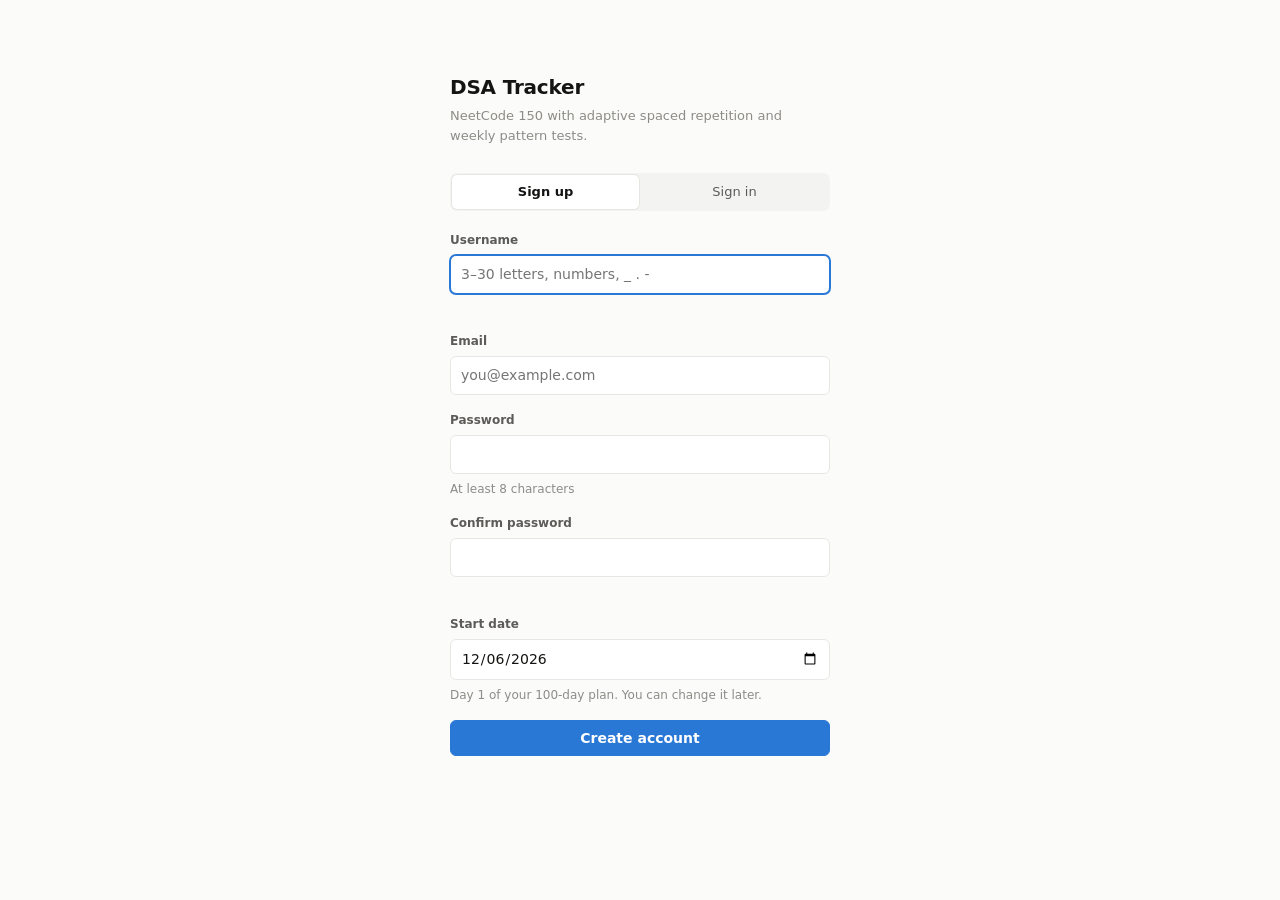
==== src/main/resources/static/auth.html @ 7fb25c73 "dsa-tracker" ====
<!doctype html>
<html lang="en">
<head>
  <meta charset="utf-8">
  <meta name="viewport" content="width=device-width, initial-scale=1">
  <title>Sign in · DSA Tracker</title>
  <link rel="stylesheet" href="styles.css">
</head>
<body class="auth-page">
<main class="auth">
  <h1>DSA Tracker</h1>
  <p class="auth-tagline">NeetCode 150 with adaptive spaced repetition and weekly pattern tests.</p>

  <!-- Sign up / Sign in toggle (hidden on the forgot and reset views) -->
  <div class="seg auth-tabs" role="tablist" id="tabs">
    <label><input type="radio" name="tab" value="signup" checked><span>Sign up</span></label>
    <label><input type="radio" name="tab" value="signin"><span>Sign in</span></label>
  </div>

  <p class="auth-note" id="note" role="status" hidden></p>

  <!-- Sign up -->
  <form class="auth-form" id="signup" novalidate>
    <label class="field">
      <span>Username</span>
      <input name="username" autocomplete="username" maxlength="30" required
             pattern="[A-Za-z0-9_.\-]{3,30}" placeholder="3–30 letters, numbers, _ . -">
      <small class="hint" id="username-hint"></small>
    </label>
    <label class="field">
      <span>Email</span>
      <input name="email" type="email" autocomplete="email" maxlength="254" required placeholder="you@example.com">
    </label>
    <label class="field">
      <span>Password</span>
      <input name="password" type="password" autocomplete="new-password" minlength="8" maxlength="72" required>
      <small class="hint">At least 8 characters</small>
    </label>
    <label class="field">
      <span>Confirm password</span>
      <input name="confirmPassword" type="password" autocomplete="new-password" minlength="8" maxlength="72" required>
      <small class="hint" id="match-hint"></small>
    </label>
    <label class="field">
      <span>Start date</span>
      <input name="startDate" type="date" required>
      <small class="hint">Day 1 of your 100-day plan. You can change it later.</small>
    </label>
    <p class="form-error" role="alert" hidden></p>
    <button type="submit" class="btn primary block">Create account</button>
  </form>

  <!-- Sign in -->
  <form class="auth-form" id="signin" novalidate hidden>
    <label class="field">
      <span>Username</span>
      <input name="username" autocomplete="username" required>
    </label>
    <label class="field">
      <span class="field-row">Password <a href="#" id="to-forgot">Forgot password?</a></span>
      <input name="password" type="password" autocomplete="current-password" required>
    </label>
    <p class="form-error" role="alert" hidden></p>
    <button type="submit" class="btn primary block">Sign in</button>
  </form>

  <!-- Forgot password -->
  <form class="auth-form" id="forgot" novalidate hidden>
    <h2>Reset your password</h2>
    <p class="auth-help">Enter the email you signed up with. We'll send a link that works for 30 minutes.</p>
    <label class="field">
      <span>Email</span>
      <input name="email" type="email" autocomplete="email" required>
    </label>
    <p class="form-error" role="alert" hidden></p>
    <button type="submit" class="btn primary block">Send reset link</button>
    <a href="#" class="back" data-back>Back to sign in</a>
  </form>

  <!-- Reset password (opened from the emailed link) -->
  <form class="auth-form" id="reset" novalidate hidden>
    <h2>Choose a new password</h2>
    <label class="field">
      <span>New password</span>
      <input name="password" type="password" autocomplete="new-password" minlength="8" maxlength="72" required>
      <small class="hint">At least 8 characters</small>
    </label>
    <label class="field">
      <span>Confirm new password</span>
      <input name="confirmPassword" type="password" autocomplete="new-password" minlength="8" maxlength="72" required>
    </label>
    <p class="form-error" role="alert" hidden></p>
    <button type="submit" class="btn primary block">Set new password</button>
    <a href="#" class="back" data-back>Back to sign in</a>
  </form>
</main>
<script src="auth.js" type="module"></script>
</body>
</html>
---- src/main/resources/static/styles.css ----
/* ------------------------------------------------------------------
   Design tokens. Components only use these variables, so dark mode is
   just a second set of values.
------------------------------------------------------------------- */
:root {
  --bg: #fbfbfa;
  --raised: #ffffff;          /* dialog, inputs */
  --tint: #f3f3f1;            /* hover rows, notes panel */
  --line: #e7e6e2;            /* hairlines */
  --ink: #141413;
  --ink-2: #5c5b57;
  --ink-3: #8d8c86;
  --accent: #2a78d6;
  --accent-ink: #ffffff;

  /* Activity heatmap: one blue hue, light -> dark = fewer -> more */
  --empty: #ecebe7;
  --l1: #86b6ef;
  --l2: #3987e5;
  --l3: #1c5cab;
  --l4: #0d366b;

  /* Status: always paired with a symbol or words, never colour alone */
  --critical: #c93434;
  --warning: #9a6700;
  --good: #0a7d0a;

  --radius: 8px;
  --gap: 48px;
  font-family: ui-sans-serif, system-ui, -apple-system, "Segoe UI", Roboto, sans-serif;
  color-scheme: light dark;
}

@media (prefers-color-scheme: dark) {
  :root {
    --bg: #141413;
    --raised: #1c1c1b;
    --tint: #1f1f1e;
    --line: #2c2c2a;
    --ink: #f5f5f2;
    --ink-2: #b4b3ab;
    --ink-3: #85847d;
    --accent: #4a92ea;

    --empty: #262624;
    --l1: #184f95;
    --l2: #2a78d6;
    --l3: #6da7ec;
    --l4: #b7d3f6;

    --critical: #ec6f6f;
    --warning: #f2b233;
    --good: #4cc74c;
  }
}

* { box-sizing: border-box; }
body { margin: 0; background: var(--bg); color: var(--ink); font-size: 14px; line-height: 1.5; -webkit-font-smoothing: antialiased; }
a { color: inherit; }
h1, h2 { margin: 0; }
.sr-only { position: absolute; width: 1px; height: 1px; overflow: hidden; clip: rect(0 0 0 0); }

.wrap { max-width: 1080px; margin: 0 auto; padding: 40px 24px 80px; }

/* ------------------------------------------------------------------
   Header and stats
------------------------------------------------------------------- */
.top { display: flex; align-items: baseline; justify-content: space-between; gap: 16px; flex-wrap: wrap; }
.top h1 { font-size: 18px; font-weight: 650; letter-spacing: -0.01em; }
.top p { margin: 0; color: var(--ink-2); font-size: 13px; font-variant-numeric: tabular-nums; }

.banner { margin-top: 20px; padding: 10px 14px; border-left: 3px solid; border-radius: 4px; background: var(--tint); font-size: 13px; display: flex; gap: 8px; }
[hidden] { display: none !important; }
.banner.warning { border-color: var(--warning); }
.banner.critical { border-color: var(--critical); }
.banner.info { border-color: var(--accent); }
.banner.info .icon { color: var(--accent); }
.banner .icon { font-weight: 700; }
.banner.warning .icon { color: var(--warning); }
.banner.critical .icon { color: var(--critical); }

.stats { display: grid; grid-template-columns: repeat(4, 1fr); margin: 24px 0 40px; border-top: 1px solid var(--line); border-bottom: 1px solid var(--line); }
.stat { padding: 18px 20px; }
.stat + .stat { border-left: 1px solid var(--line); }
.stat:first-child { padding-left: 0; }
.stat-label { font-size: 12px; color: var(--ink-3); text-transform: uppercase; letter-spacing: 0.06em; font-weight: 600; }
.stat-value { font-size: 28px; font-weight: 600; letter-spacing: -0.02em; font-variant-numeric: tabular-nums; line-height: 1.2; margin-top: 6px; }
.stat-value .unit { font-size: 13px; font-weight: 500; color: var(--ink-3); margin-left: 6px; letter-spacing: 0; }
.stat-sub { font-size: 12px; color: var(--ink-2); margin-top: 4px; min-height: 18px; }
.stat-sub .alert { color: var(--critical); font-weight: 600; }
.bar { height: 4px; border-radius: 2px; background: var(--empty); margin-top: 12px; overflow: hidden; }
.bar-fill { height: 100%; background: var(--accent); border-radius: 2px; width: 0; transition: width .4s; }

/* ------------------------------------------------------------------
   Two-column layout: work on the left, consistency on the right
------------------------------------------------------------------- */
.layout { display: grid; grid-template-columns: minmax(0, 1fr) 292px; gap: var(--gap); align-items: start; }
.aside { position: sticky; top: 24px; }
.section + .section { margin-top: 44px; }
.section-head { display: flex; align-items: baseline; justify-content: space-between; gap: 12px; padding-bottom: 10px; border-bottom: 1px solid var(--line); }
.section-head h2 { font-size: 12px; font-weight: 600; text-transform: uppercase; letter-spacing: 0.06em; color: var(--ink-2); }
.section-note { font-size: 12px; color: var(--ink-3); }
.empty { color: var(--ink-3); font-size: 13px; padding: 16px 0; margin: 0; }

/* ------------------------------------------------------------------
   Buttons, inputs
------------------------------------------------------------------- */
.btn { font: inherit; font-size: 13px; line-height: 1; border-radius: 6px; border: 1px solid var(--line); background: var(--raised); color: var(--ink); padding: 7px 12px; cursor: pointer; white-space: nowrap; }
.btn:hover { border-color: var(--ink-3); }
.btn:disabled { opacity: .45; cursor: default; }
.btn.primary { background: var(--accent); border-color: var(--accent); color: var(--accent-ink); font-weight: 600; }
.btn.primary:hover { filter: brightness(1.07); }
.btn.ghost { background: transparent; border-color: transparent; color: var(--ink-2); padding: 6px 8px; }
.btn.ghost:hover { color: var(--ink); background: var(--tint); }
.btn.link { background: transparent; border-color: transparent; color: var(--accent); padding: 6px 8px; font-weight: 500; }
.btn.link:hover { background: var(--tint); }
.btn.icon { background: transparent; border-color: transparent; color: var(--ink-3); padding: 6px 7px; }
.btn.icon:hover { color: var(--critical); background: var(--tint); }
.btn:focus-visible, input:focus-visible, textarea:focus-visible, summary:focus-visible { outline: 2px solid var(--accent); outline-offset: 1px; }

input, textarea { font: inherit; font-size: 14px; color: var(--ink); background: var(--raised); border: 1px solid var(--line); border-radius: 6px; padding: 8px 10px; width: 100%; }
input:focus, textarea:focus { outline: 2px solid var(--accent); outline-offset: -1px; border-color: transparent; }
textarea { resize: vertical; }

/* ------------------------------------------------------------------
   Today: due revisions
------------------------------------------------------------------- */
.due-list { list-style: none; margin: 0; padding: 0; }
.due-item { display: grid; grid-template-columns: minmax(0, 1fr) auto auto; gap: 8px 16px; align-items: center; padding: 14px 0; border-bottom: 1px solid var(--line); }
.due-title { font-weight: 600; text-decoration: none; }
.due-title:hover { text-decoration: underline; }
.meta { font-size: 12px; color: var(--ink-3); margin-top: 2px; }
.meta .sep { margin: 0 6px; }
.meta .overdue { color: var(--critical); font-weight: 600; white-space: nowrap; }
.answer { display: flex; gap: 6px; }
.answer .btn { min-width: 52px; }

/* ------------------------------------------------------------------
   NeetCode 150 list
------------------------------------------------------------------- */
.toolbar { display: flex; gap: 12px; align-items: center; justify-content: space-between; padding: 14px 0 6px; flex-wrap: wrap; }
.toolbar input[type=search] { width: 220px; padding: 6px 10px; font-size: 13px; }

.seg { display: inline-flex; gap: 2px; padding: 2px; border-radius: 7px; background: var(--tint); }
.seg label { position: relative; }
.seg input { position: absolute; opacity: 0; width: 1px; height: 1px; }
.seg span { display: block; padding: 4px 12px; font-size: 13px; border-radius: 5px; color: var(--ink-2); cursor: pointer; }
.seg input:checked + span { background: var(--raised); color: var(--ink); font-weight: 600; box-shadow: 0 0 0 1px var(--line); }
.seg input:focus-visible + span { outline: 2px solid var(--accent); }

.cat { border-bottom: 1px solid var(--line); }
.cat > summary { display: grid; grid-template-columns: 16px minmax(0, 1fr) auto 56px; gap: 12px; align-items: center; padding: 12px 0; cursor: pointer; list-style: none; }
.cat > summary::-webkit-details-marker { display: none; }
.cat > summary::before { content: "›"; color: var(--ink-3); font-size: 16px; line-height: 1; text-align: center; transition: transform .15s; }
.cat[open] > summary::before { transform: rotate(90deg); }
.cat-name { font-weight: 600; }
.cat-count { font-size: 12px; color: var(--ink-3); font-variant-numeric: tabular-nums; }
.cat-bar { height: 4px; border-radius: 2px; background: var(--empty); overflow: hidden; }
.cat-bar-fill { display: block; height: 100%; background: var(--accent); }
.cat-list { list-style: none; margin: 0 0 10px; padding: 0; }

/* Every row uses the same five columns so the list reads as a table. */
.row { display: grid; grid-template-columns: 16px minmax(0, 1fr) 64px 132px 108px; gap: 12px; align-items: center; padding: 7px 8px; margin: 0 -8px; border-radius: 6px; }
.row:hover { background: var(--tint); }
.check { width: 16px; height: 16px; border-radius: 50%; box-shadow: inset 0 0 0 1.5px var(--ink-3); display: grid; place-items: center; font-size: 10px; font-weight: 800; color: var(--accent-ink); }
.row.done .check { background: var(--accent); box-shadow: none; }
.row-title { text-decoration: none; overflow: hidden; text-overflow: ellipsis; white-space: nowrap; }
.row-title:hover { text-decoration: underline; }
.row.done .row-title { color: var(--ink-2); }
.level { font-size: 12px; color: var(--ink-3); }
.status { font-size: 12px; color: var(--ink-2); font-variant-numeric: tabular-nums; white-space: nowrap; }
.status.overdue { color: var(--critical); font-weight: 600; }
.status.mastered { color: var(--good); font-weight: 600; }
.actions { display: flex; justify-content: flex-end; gap: 2px; }

/* Notes panel under a row */
.notes { grid-column: 2 / -1; margin: 4px 0 6px; padding: 10px 12px; border-radius: 6px; background: var(--tint); font-size: 13px; }
.notes-when { color: var(--ink-3); font-size: 12px; margin: 0 0 4px; }
.notes-text { white-space: pre-wrap; margin: 0; }
.notes a { display: inline-block; margin-top: 6px; color: var(--accent); text-decoration: none; font-size: 12px; font-weight: 500; }
.notes a:hover { text-decoration: underline; }
.due-item .notes { grid-column: 1 / -1; margin: 0; }

/* ------------------------------------------------------------------
   Heatmap
------------------------------------------------------------------- */
.heat { position: relative; }
.heatmap-scroll { overflow-x: auto; padding-top: 14px; }
.heatmap { --c: 14px; display: grid; grid-auto-flow: column; grid-template-rows: 16px repeat(7, var(--c)); grid-template-columns: 26px; grid-auto-columns: var(--c); gap: 3px; width: max-content; }
.heatmap .month { font-size: 10.5px; color: var(--ink-3); white-space: nowrap; width: var(--c); overflow: visible; }
.heatmap .dow { font-size: 10.5px; color: var(--ink-3); line-height: var(--c); }
.cell { width: var(--c, 11px); height: var(--c, 11px); border-radius: 3px; background: var(--empty); display: inline-block; position: relative; }
.cell.l1 { background: var(--l1); }
.cell.l2 { background: var(--l2); }
.cell.l3 { background: var(--l3); }
.cell.l4 { background: var(--l4); }
.cell.future { background: transparent; box-shadow: inset 0 0 0 1px var(--line); }
.cell.absent { background: transparent; box-shadow: inset 0 0 0 1.5px var(--critical); }
.cell.absent::after { content: "×"; position: absolute; inset: 0; display: grid; place-items: center; font-size: 11px; line-height: 1; color: var(--critical); font-weight: 700; }
.cell.today { outline: 1.5px solid var(--ink); outline-offset: 1px; }
.cell.pad { visibility: hidden; }
.legend { display: flex; align-items: center; gap: 4px; font-size: 11px; color: var(--ink-3); margin-top: 12px; flex-wrap: wrap; }
.legend .cell { --c: 10px; }
.legend .cell.absent::after { font-size: 8px; }
.legend-gap { width: 12px; }
.tooltip { position: absolute; pointer-events: none; background: var(--ink); color: var(--bg); font-size: 12px; padding: 5px 8px; border-radius: 5px; white-space: nowrap; transform: translate(-50%, calc(-100% - 6px)); z-index: 5; }

/* ------------------------------------------------------------------
   Dialog, toast
------------------------------------------------------------------- */
dialog { border: 1px solid var(--line); border-radius: 12px; background: var(--raised); color: var(--ink); padding: 24px; width: min(480px, calc(100% - 32px)); box-shadow: 0 20px 60px rgb(0 0 0 / 0.18); }
dialog::backdrop { background: rgb(0 0 0 / 0.35); }
dialog form { display: flex; flex-direction: column; gap: 16px; }
dialog h2 { font-size: 16px; font-weight: 650; }
.dialog-meta { margin: 4px 0 0; font-size: 12px; color: var(--ink-3); }
.field { display: flex; flex-direction: column; gap: 6px; }
.field > span { font-size: 12px; font-weight: 600; color: var(--ink-2); }
.field em { font-style: normal; font-weight: 400; color: var(--ink-3); margin-left: 4px; }
.form-error { color: var(--critical); margin: 0; font-size: 13px; }
.dialog-actions { display: flex; justify-content: flex-end; gap: 8px; }

.toast { position: fixed; left: 50%; bottom: 24px; transform: translateX(-50%); background: var(--ink); color: var(--bg); padding: 9px 14px; border-radius: 7px; font-size: 13px; max-width: calc(100% - 32px); }

/* ------------------------------------------------------------------
   Weekly tests list (dashboard)
------------------------------------------------------------------- */
.test-list { list-style: none; margin: 0; padding: 0; }
.test-row { display: flex; justify-content: space-between; align-items: center; gap: 12px; padding: 12px 0; border-bottom: 1px solid var(--line); flex-wrap: wrap; }
.test-title { font-weight: 600; }
.test-side { display: flex; align-items: center; gap: 12px; flex-wrap: wrap; }
a.btn { text-decoration: none; display: inline-block; }

/* ------------------------------------------------------------------
   Memory panel
------------------------------------------------------------------- */
.stages { display: flex; gap: 2px; height: 10px; margin-top: 16px; border-radius: 5px; overflow: hidden; }
.stage { display: block; flex: 1 1 0; min-width: 4px; }
.stage.learning, .swatch.learning { background: var(--l1); }
.stage.strengthening, .swatch.strengthening { background: var(--l2); }
.stage.longterm, .swatch.longterm { background: var(--l3); }
.stage.empty-stage { background: var(--empty); }
.stage-legend { list-style: none; margin: 12px 0 0; padding: 0; display: grid; gap: 6px; font-size: 12px; }
.stage-legend li { display: grid; grid-template-columns: 10px auto 1fr auto; gap: 8px; align-items: center; }
.swatch { width: 10px; height: 10px; border-radius: 2px; display: inline-block; }
.stage-name { font-weight: 600; }
.stage-hint { color: var(--ink-3); }
.stage-legend b { font-variant-numeric: tabular-nums; }
.recall { font-size: 12px; color: var(--ink-2); margin: 14px 0 0; padding-top: 12px; border-top: 1px solid var(--line); }

/* ------------------------------------------------------------------
   Weekly test page
------------------------------------------------------------------- */
.test-wrap { max-width: 720px; }
.back-link { color: var(--ink-2); text-decoration: none; font-size: 13px; }
.back-link:hover { color: var(--ink); }
.test-h1 { font-size: 22px; font-weight: 650; margin-top: 28px; letter-spacing: -0.01em; }
.test-intro { color: var(--ink-3); font-size: 13px; margin: 4px 0 16px; }
.test-steps { margin: 0 0 28px; padding-left: 18px; color: var(--ink-2); font-size: 13px; display: grid; gap: 4px; }
.q { padding: 20px 0 24px; border-top: 1px solid var(--line); }
.q-head { display: flex; align-items: baseline; gap: 10px; flex-wrap: wrap; margin-bottom: 14px; }
.q-num { width: 22px; height: 22px; border-radius: 50%; background: var(--tint); display: inline-grid; place-items: center; font-size: 12px; font-weight: 700; color: var(--ink-2); flex: none; }
.q-title { font-weight: 600; font-size: 15px; text-decoration: none; }
.q-title:hover { text-decoration: underline; }
.q-title::after { content: " ↗"; color: var(--ink-3); font-weight: 400; }
.q-step { margin-left: 32px; margin-top: 14px; }
.q-step.locked { opacity: .45; }
.q-label { font-size: 12px; font-weight: 600; color: var(--ink-2); margin-bottom: 8px; }
.q-options { display: grid; grid-template-columns: 1fr 1fr; gap: 6px; margin-bottom: 10px; }
.q-option { display: flex; gap: 8px; align-items: flex-start; padding: 8px 10px; border: 1px solid var(--line); border-radius: 6px; cursor: pointer; font-size: 13px; background: var(--raised); }
.q-option input { width: auto; margin: 2px 0 0; accent-color: var(--accent); }
.q-option:has(input:checked) { border-color: var(--accent); }
.q-option:has(input:disabled) { cursor: default; }
.q-option.right, .q-option.right:has(input:checked) { border-color: var(--good); box-shadow: inset 3px 0 0 var(--good); }
.q-option.wrong, .q-option.wrong:has(input:checked) { border-color: var(--critical); box-shadow: inset 3px 0 0 var(--critical); }
.q-verdict { font-size: 13px; padding: 10px 12px; border-radius: 6px; background: var(--tint); }
.q-verdict.good b { color: var(--good); }
.q-verdict.bad b { color: var(--critical); }
.q-anchor { font-size: 12px; color: var(--ink-3); margin: 8px 0 0; }
.q-outcomes { display: flex; gap: 6px; flex-wrap: wrap; }
.q-result { font-size: 13px; margin: 0; }
.test-summary { padding: 18px 20px; margin-bottom: 8px; border-radius: 10px; background: var(--tint); }
.test-summary h2 { font-size: 16px; font-weight: 650; margin-bottom: 12px; }
.summary-stats { display: grid; grid-template-columns: repeat(4, 1fr); gap: 12px; margin-bottom: 12px; }
.summary-stats div { display: flex; flex-direction: column; }
.summary-stats b { font-size: 22px; font-variant-numeric: tabular-nums; }
.summary-stats span { font-size: 12px; color: var(--ink-3); }
.revisit { margin: 0; padding-left: 18px; font-size: 13px; display: grid; gap: 4px; }

/* ------------------------------------------------------------------
   Sign up / sign in page
------------------------------------------------------------------- */
.auth-page { min-height: 100vh; display: grid; place-items: start center; }
.auth { width: min(380px, 100% - 32px); padding: 72px 0 48px; }
.auth h1 { font-size: 20px; font-weight: 650; letter-spacing: -0.01em; }
.auth h2 { font-size: 16px; font-weight: 650; }
.auth-tagline { color: var(--ink-3); font-size: 13px; margin: 4px 0 28px; }
.auth-tabs { display: flex; margin-bottom: 20px; }
.auth-tabs label { flex: 1; }
.auth-tabs span { text-align: center; padding: 7px 12px; }
.auth-form { display: flex; flex-direction: column; gap: 16px; }
.auth-help { margin: -8px 0 0; color: var(--ink-2); font-size: 13px; }
.auth-note { margin: 0 0 16px; padding: 10px 12px; border-left: 3px solid var(--accent); background: var(--tint); border-radius: 4px; font-size: 13px; }
.field-row { display: flex; justify-content: space-between; align-items: baseline; }
.field-row a, .back { color: var(--accent); text-decoration: none; font-weight: 500; font-size: 12px; }
.field-row a:hover, .back:hover { text-decoration: underline; }
.back { align-self: center; font-size: 13px; }
.hint { font-size: 12px; color: var(--ink-3); min-height: 16px; }
.hint.good { color: var(--good); }
.hint.bad { color: var(--critical); }
.btn.block { width: 100%; padding: 10px 12px; font-size: 14px; }

/* Account controls in the dashboard header */
.top-right { display: flex; align-items: center; gap: 4px; flex-wrap: wrap; justify-content: flex-end; }
.top-right p { margin-right: 12px; }
.who { font-size: 13px; font-weight: 600; margin-right: 4px; }

/* ------------------------------------------------------------------
   Narrow screens
------------------------------------------------------------------- */
@media (max-width: 900px) {
  .layout { grid-template-columns: 1fr; gap: 40px; }
  .aside { position: static; order: -1; }
}

@media (max-width: 640px) {
  .q-options { grid-template-columns: 1fr; }
  .q-step { margin-left: 0; }
  .summary-stats { grid-template-columns: 1fr 1fr; }
  .wrap { padding: 24px 16px 64px; }
  .stats { grid-template-columns: 1fr 1fr; margin-bottom: 32px; }
  .stat { padding: 14px 12px; }
  .stat:nth-child(odd) { padding-left: 0; border-left: 0; }
  .stat:nth-child(n+3) { border-top: 1px solid var(--line); }
  .stat-value { font-size: 24px; }
  .toolbar input[type=search] { width: 100%; }

  /* Row: title and actions on top, level and status underneath */
  .row { grid-template-columns: 16px minmax(0, 1fr) auto; grid-template-areas: "chk title act" ". sub act"; row-gap: 0; }
  .row .check { grid-area: chk; }
  .row .row-title { grid-area: title; white-space: normal; }
  .row .sub { grid-area: sub; display: flex; gap: 10px; }
  .row .actions { grid-area: act; }
  .row .notes { grid-column: 1 / -1; }

  .due-item { grid-template-columns: minmax(0, 1fr) auto; }
  .due-item .answer { grid-column: 1 / -1; }
  .due-item .answer .btn { flex: 1; }
}

/* On wide screens the level and status sit in their own columns. */
@media (min-width: 641px) {
  .row .sub { display: contents; }
}
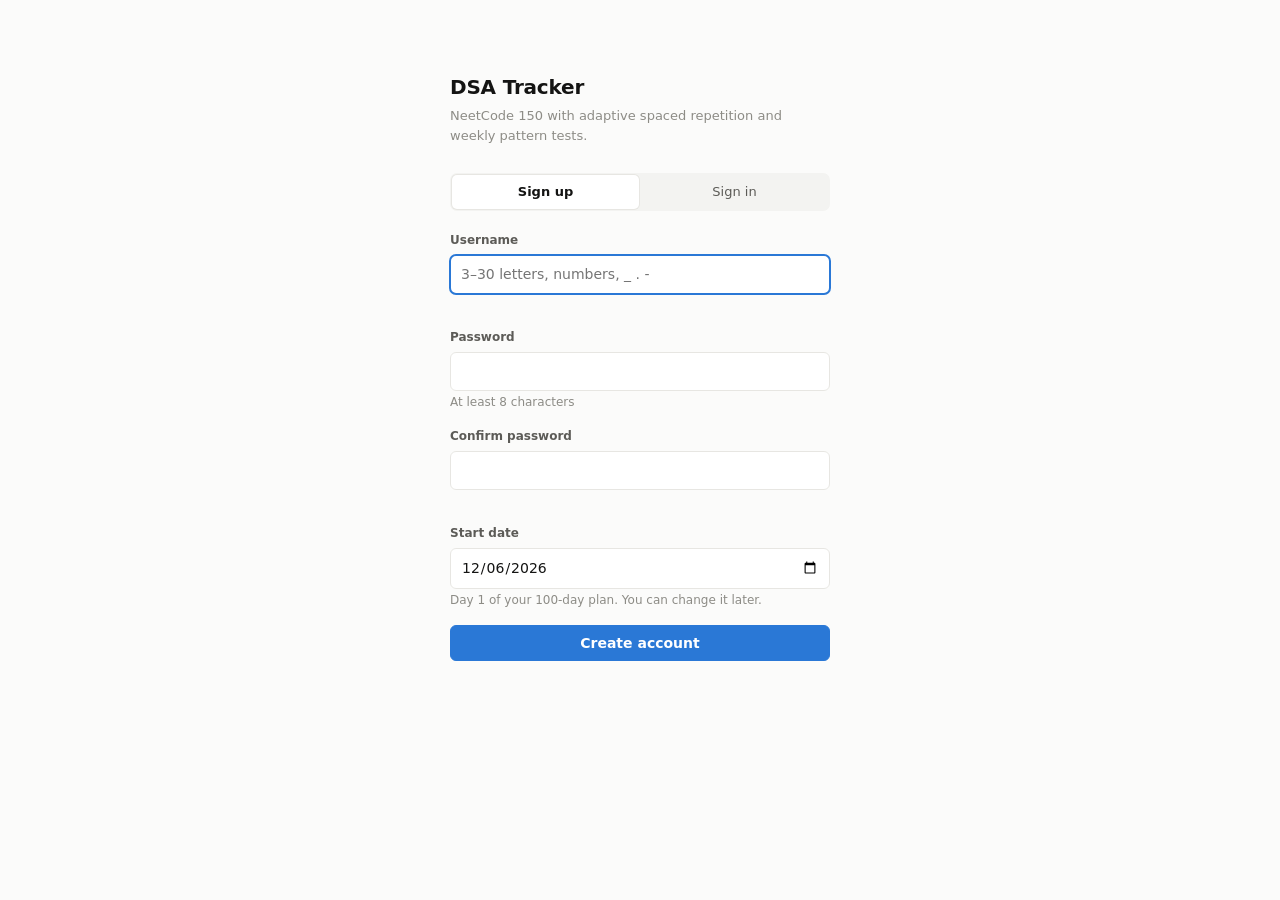
==== commit 787fbb2b: "repplaced forget password with user key" ====
--- a/src/main/resources/static/auth.html
+++ b/src/main/resources/static/auth.html
@@ -11,7 +11,7 @@
   <h1>DSA Tracker</h1>
   <p class="auth-tagline">NeetCode 150 with adaptive spaced repetition and weekly pattern tests.</p>
 
-  <!-- Sign up / Sign in toggle (hidden on the forgot and reset views) -->
+  <!-- Sign up / Sign in toggle (hidden on the recover and recovery-code views) -->
   <div class="seg auth-tabs" role="tablist" id="tabs">
     <label><input type="radio" name="tab" value="signup" checked><span>Sign up</span></label>
     <label><input type="radio" name="tab" value="signin"><span>Sign in</span></label>
@@ -26,10 +26,6 @@
       <input name="username" autocomplete="username" maxlength="30" required
              pattern="[A-Za-z0-9_.\-]{3,30}" placeholder="3–30 letters, numbers, _ . -">
       <small class="hint" id="username-hint"></small>
-    </label>
-    <label class="field">
-      <span>Email</span>
-      <input name="email" type="email" autocomplete="email" maxlength="254" required placeholder="you@example.com">
     </label>
     <label class="field">
       <span>Password</span>
@@ -64,22 +60,19 @@
     <button type="submit" class="btn primary block">Sign in</button>
   </form>
 
-  <!-- Forgot password -->
-  <form class="auth-form" id="forgot" novalidate hidden>
+  <!-- Forgot password: username + recovery code + new password -->
+  <form class="auth-form" id="recover" novalidate hidden>
     <h2>Reset your password</h2>
-    <p class="auth-help">Enter the email you signed up with. We'll send a link that works for 30 minutes.</p>
+    <p class="auth-help">Use the recovery code you saved when you signed up. It works once; you'll get a new one straight after.</p>
     <label class="field">
-      <span>Email</span>
-      <input name="email" type="email" autocomplete="email" required>
+      <span>Username</span>
+      <input name="username" autocomplete="username" maxlength="30" required>
     </label>
-    <p class="form-error" role="alert" hidden></p>
-    <button type="submit" class="btn primary block">Send reset link</button>
-    <a href="#" class="back" data-back>Back to sign in</a>
-  </form>
-
-  <!-- Reset password (opened from the emailed link) -->
-  <form class="auth-form" id="reset" novalidate hidden>
-    <h2>Choose a new password</h2>
+    <label class="field">
+      <span>Recovery code</span>
+      <input name="recoveryCode" class="code-field" autocomplete="off" autocapitalize="characters" spellcheck="false"
+             maxlength="40" required placeholder="XXXX-XXXX-XXXX-XXXX">
+    </label>
     <label class="field">
       <span>New password</span>
       <input name="password" type="password" autocomplete="new-password" minlength="8" maxlength="72" required>
@@ -91,7 +84,25 @@
     </label>
     <p class="form-error" role="alert" hidden></p>
     <button type="submit" class="btn primary block">Set new password</button>
+    <p class="auth-help small">Lost your code too? Without it the password can't be reset. If you're still signed in somewhere, make a new code in Settings.</p>
     <a href="#" class="back" data-back>Back to sign in</a>
+  </form>
+
+  <!-- Shown once, after sign-up or a recovery: the recovery code to save -->
+  <form class="auth-form" id="code" novalidate hidden>
+    <h2 id="code-title">Save your recovery code</h2>
+    <p class="auth-help" id="code-help">If you ever forget your password, this code and your username let you set a new one. It's shown only now.</p>
+    <div class="recovery-code" id="code-value" aria-live="polite"></div>
+    <div class="code-actions">
+      <button type="button" class="btn" id="code-copy">Copy</button>
+      <button type="button" class="btn" id="code-download">Download as a file</button>
+    </div>
+    <p class="auth-help small">Keep it somewhere safe that isn't this browser: a password manager, or a note on your phone.</p>
+    <label class="confirm-check">
+      <input type="checkbox" id="code-saved">
+      <span>I've saved my recovery code</span>
+    </label>
+    <button type="submit" class="btn primary block" id="code-continue" disabled>Continue to the tracker</button>
   </form>
 </main>
 <script src="auth.js" type="module"></script>
--- a/src/main/resources/static/styles.css
+++ b/src/main/resources/static/styles.css
@@ -180,6 +180,38 @@
 .notes a { display: inline-block; margin-top: 6px; color: var(--accent); text-decoration: none; font-size: 12px; font-weight: 500; }
 .notes a:hover { text-decoration: underline; }
 .due-item .notes { grid-column: 1 / -1; margin: 0; }
+
+/* Notes: editable on the day you solve a problem, frozen afterwards */
+.editable-tag { color: var(--good); font-weight: 600; }
+.frozen-tag { display: inline-block; padding: 0 6px; border: 1px solid var(--line); border-radius: 999px; color: var(--ink-2); font-weight: 600; font-size: 11px; line-height: 17px; }
+.notes-form { display: grid; gap: 10px; margin-top: 8px; }
+.notes-form .field > span { font-size: 12px; }
+.code-head { display: flex; align-items: center; justify-content: space-between; gap: 8px; margin-top: 2px; }
+.code-label { display: block; font-size: 12px; font-weight: 600; color: var(--ink-2); margin: 10px 0 4px; }
+.code-head .code-label { margin: 0; }
+.lang-select { font: inherit; font-size: 12px; color: var(--ink); background: var(--raised); border: 1px solid var(--line); border-radius: 6px; padding: 4px 8px; }
+.lang-select:focus-visible { outline: 2px solid var(--accent); outline-offset: 1px; }
+.code-input, .code-view { font-family: ui-monospace, SFMono-Regular, Menlo, Consolas, "Liberation Mono", monospace; font-size: 12.5px; line-height: 1.55; tab-size: 4; }
+.code-input { white-space: pre; overflow-x: auto; min-height: 170px; }
+.code-view { margin: 0; padding: 10px 12px; background: var(--raised); border: 1px solid var(--line); border-radius: 6px; overflow: auto; max-height: 360px; }
+.hint { margin: -4px 0 0; font-size: 11.5px; color: var(--ink-3); }
+.notes-actions { display: flex; align-items: center; gap: 8px; flex-wrap: wrap; }
+.save-status { font-size: 12px; color: var(--ink-3); }
+
+/* Complexity analysis card */
+.analysis { margin-top: 10px; background: var(--raised); border: 1px solid var(--line); border-radius: var(--radius); padding: 12px 14px; }
+.analysis-head { display: flex; flex-wrap: wrap; align-items: flex-end; gap: 10px 28px; }
+.metric { display: flex; flex-direction: column; gap: 2px; min-width: 0; }
+.metric-label { font-size: 11px; font-weight: 600; letter-spacing: .05em; text-transform: uppercase; color: var(--ink-3); }
+.metric-value { font-family: ui-monospace, SFMono-Regular, Menlo, Consolas, monospace; font-size: 20px; font-weight: 600; letter-spacing: -.01em; overflow-wrap: anywhere; }
+.analysis-meta { margin-left: auto; display: flex; flex-direction: column; align-items: flex-end; gap: 2px; font-size: 12px; color: var(--ink-3); }
+.confidence { font-weight: 600; }
+.confidence.high { color: var(--good); }
+.confidence.medium { color: var(--warning); }
+.confidence.low { color: var(--critical); }
+.analysis-why summary { cursor: pointer; font-size: 12px; font-weight: 500; color: var(--accent); margin-top: 10px; width: fit-content; }
+.analysis-why ul { margin: 6px 0 0; padding-left: 18px; color: var(--ink-2); font-size: 13px; }
+.analysis-why li + li { margin-top: 4px; }
 
 /* ------------------------------------------------------------------
    Heatmap
@@ -309,6 +341,23 @@
 .hint.bad { color: var(--critical); }
 .btn.block { width: 100%; padding: 10px 12px; font-size: 14px; }
 
+/* Recovery codes */
+.recovery-code { font-family: ui-monospace, SFMono-Regular, Menlo, Consolas, monospace; font-size: 20px; font-weight: 600; letter-spacing: .08em; text-align: center; padding: 14px 12px; border: 1px dashed var(--ink-3); border-radius: var(--radius); background: var(--raised); user-select: all; overflow-wrap: anywhere; }
+.code-actions { display: flex; gap: 8px; flex-wrap: wrap; }
+.code-actions .btn { flex: 1; }
+.code-field { font-family: ui-monospace, SFMono-Regular, Menlo, Consolas, monospace; letter-spacing: .06em; text-transform: uppercase; }
+.code-field::placeholder { text-transform: none; letter-spacing: normal; }
+.confirm-check { display: flex; align-items: center; gap: 8px; font-size: 13px; cursor: pointer; }
+.confirm-check input { width: auto; margin: 0; accent-color: var(--accent); }
+.auth-help.small { font-size: 12px; color: var(--ink-3); margin: 0; }
+.settings-section { border-top: 1px solid var(--line); padding-top: 14px; display: grid; gap: 10px; }
+.settings-section h3 { margin: 0; font-size: 13px; font-weight: 650; }
+.settings-section .hint { margin: 0; }
+.rc-create { display: grid; gap: 8px; }
+.rc-create .btn { justify-self: start; }
+.banner-action { margin-left: auto; padding: 0 4px; font-size: 13px; align-self: center; }
+#rc-banner { align-items: center; }
+
 /* Account controls in the dashboard header */
 .top-right { display: flex; align-items: center; gap: 4px; flex-wrap: wrap; justify-content: flex-end; }
 .top-right p { margin-right: 12px; }
@@ -323,6 +372,7 @@
 }
 
 @media (max-width: 640px) {
+  .analysis-meta { margin-left: 0; align-items: flex-start; flex-basis: 100%; }
   .q-options { grid-template-columns: 1fr; }
   .q-step { margin-left: 0; }
   .summary-stats { grid-template-columns: 1fr 1fr; }
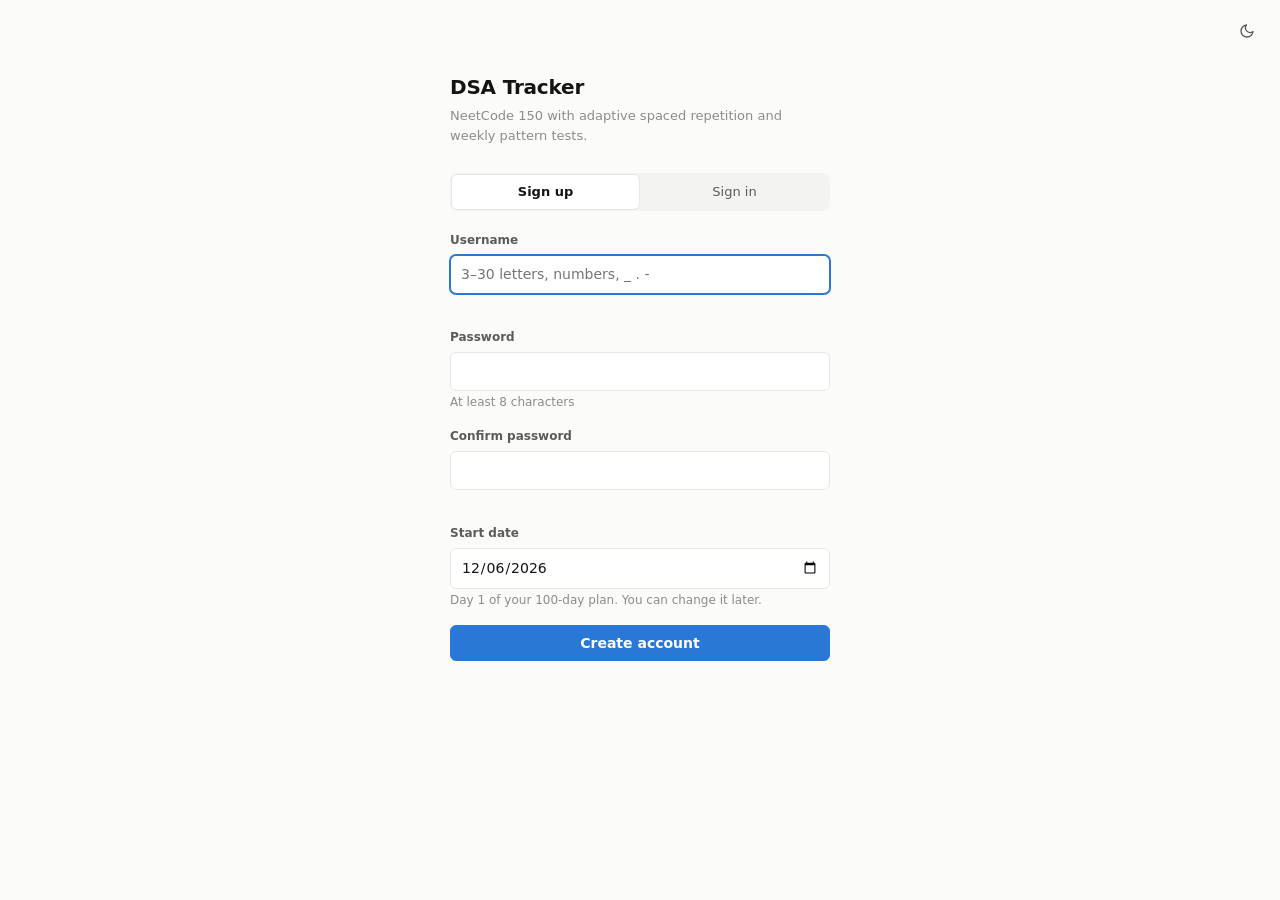
==== commit c48ff0f6: "theme toggle and removed extra text box" ====
--- a/src/main/resources/static/auth.html
+++ b/src/main/resources/static/auth.html
@@ -4,9 +4,11 @@
   <meta charset="utf-8">
   <meta name="viewport" content="width=device-width, initial-scale=1">
   <title>Sign in · DSA Tracker</title>
+  <script src="theme.js"></script>
   <link rel="stylesheet" href="styles.css">
 </head>
 <body class="auth-page">
+<button type="button" class="btn ghost theme-toggle corner" data-theme-toggle></button>
 <main class="auth">
   <h1>DSA Tracker</h1>
   <p class="auth-tagline">NeetCode 150 with adaptive spaced repetition and weekly pattern tests.</p>
--- a/src/main/resources/static/styles.css
+++ b/src/main/resources/static/styles.css
@@ -31,8 +31,9 @@
   color-scheme: light dark;
 }
 
+/* Night mode: the device setting by default ... */
 @media (prefers-color-scheme: dark) {
-  :root {
+  :root:not([data-theme="light"]) {
     --bg: #141413;
     --raised: #1c1c1b;
     --tint: #1f1f1e;
@@ -53,6 +54,30 @@
     --good: #4cc74c;
   }
 }
+
+/* ... or chosen with the sun/moon button (theme.js sets data-theme on <html>). */
+:root[data-theme="dark"] {
+  --bg: #141413;
+  --raised: #1c1c1b;
+  --tint: #1f1f1e;
+  --line: #2c2c2a;
+  --ink: #f5f5f2;
+  --ink-2: #b4b3ab;
+  --ink-3: #85847d;
+  --accent: #4a92ea;
+
+  --empty: #262624;
+  --l1: #184f95;
+  --l2: #2a78d6;
+  --l3: #6da7ec;
+  --l4: #b7d3f6;
+
+  --critical: #ec6f6f;
+  --warning: #f2b233;
+  --good: #4cc74c;
+  color-scheme: dark;
+}
+:root[data-theme="light"] { color-scheme: light; }
 
 * { box-sizing: border-box; }
 body { margin: 0; background: var(--bg); color: var(--ink); font-size: 14px; line-height: 1.5; -webkit-font-smoothing: antialiased; }
@@ -90,6 +115,30 @@
 .stat-sub .alert { color: var(--critical); font-weight: 600; }
 .bar { height: 4px; border-radius: 2px; background: var(--empty); margin-top: 12px; overflow: hidden; }
 .bar-fill { height: 100%; background: var(--accent); border-radius: 2px; width: 0; transition: width .4s; }
+
+/* ------------------------------------------------------------------
+   Overview band: the numbers (2 × 2), the plan and the calendar side by side
+------------------------------------------------------------------- */
+.overview { display: grid; grid-template-columns: minmax(0, 1.1fr) minmax(0, 1fr) auto; gap: 28px; margin: 24px 0 36px; align-items: start; }
+.panel-box { min-width: 0; }
+.stats.compact { grid-template-columns: 1fr 1fr; margin: 0; }
+.stats.compact .stat { padding: 12px 14px; }
+.stats.compact .stat + .stat { border-left: 1px solid var(--line); }
+.stats.compact .stat:nth-child(odd) { padding-left: 0; border-left: 0; }
+.stats.compact .stat:nth-child(n+3) { border-top: 1px solid var(--line); }
+.stats.compact .stat-value { font-size: 22px; margin-top: 2px; }
+.stats.compact .stat-sub { font-size: 11.5px; min-height: 0; margin-top: 2px; }
+.stats.compact .bar { margin-top: 6px; }
+.overview .heatmap { --c: 13px; }
+.overview .pace { margin-top: 10px; }
+.overview .workload-head { margin-top: 12px; }
+
+@media (max-width: 1000px) {
+  .overview { grid-template-columns: minmax(0, 1fr) auto; }
+  .overview .stats.compact { grid-column: 1 / -1; grid-template-columns: repeat(4, 1fr); }
+  .overview .stats.compact .stat:nth-child(n+3) { border-top: 0; }
+  .overview .stats.compact .stat:nth-child(3) { padding-left: 14px; border-left: 1px solid var(--line); }
+}
 
 /* ------------------------------------------------------------------
    Two-column layout: work on the left, consistency on the right
@@ -134,6 +183,13 @@
 .meta .overdue { color: var(--critical); font-weight: 600; white-space: nowrap; }
 .answer { display: flex; gap: 6px; }
 .answer .btn { min-width: 52px; }
+.btn.rate { display: inline-flex; flex-direction: column; align-items: center; gap: 3px; padding: 6px 10px; min-width: 62px; }
+.rate-name { font-weight: 600; }
+.rate-gap { font-size: 11px; color: var(--ink-3); }
+.btn.rate-again .rate-name { color: var(--critical); }
+.btn.rate-hard .rate-name { color: var(--warning); }
+.btn.rate-good .rate-name { color: var(--good); }
+.btn.rate-easy .rate-name { color: var(--accent); }
 
 /* ------------------------------------------------------------------
    NeetCode 150 list
@@ -159,27 +215,88 @@
 .cat-bar-fill { display: block; height: 100%; background: var(--accent); }
 .cat-list { list-style: none; margin: 0 0 10px; padding: 0; }
 
-/* Every row uses the same five columns so the list reads as a table. */
-.row { display: grid; grid-template-columns: 16px minmax(0, 1fr) 64px 132px 108px; gap: 12px; align-items: center; padding: 7px 8px; margin: 0 -8px; border-radius: 6px; }
-.row:hover { background: var(--tint); }
-.check { width: 16px; height: 16px; border-radius: 50%; box-shadow: inset 0 0 0 1.5px var(--ink-3); display: grid; place-items: center; font-size: 10px; font-weight: 800; color: var(--accent-ink); }
-.row.done .check { background: var(--accent); box-shadow: none; }
+/* The problems table: Problem · NeetCode · Solved · Revision 1–3 · actions. */
+.section.wide { margin-top: 44px; }
+.table-legend { margin: 4px 0 8px; font-size: 12px; color: var(--ink-3); }
+.row { display: grid; grid-template-columns: minmax(0, 1fr) 80px repeat(4, 112px) 104px; gap: 10px; align-items: center; padding: 6px 8px; margin: 0 -8px; border-radius: 6px; }
+.row:not(.row-head):hover { background: var(--tint); }
+.row-head { padding-top: 2px; padding-bottom: 2px; font-size: 11px; font-weight: 600; letter-spacing: .05em; text-transform: uppercase; color: var(--ink-3); }
 .row-title { text-decoration: none; overflow: hidden; text-overflow: ellipsis; white-space: nowrap; }
 .row-title:hover { text-decoration: underline; }
-.row.done .row-title { color: var(--ink-2); }
 .level { font-size: 12px; color: var(--ink-3); }
+.tcell { font-size: 12px; min-width: 0; display: flex; align-items: center; gap: 4px 6px; flex-wrap: wrap; }
+.tcell.muted, .muted { color: var(--ink-3); }
+.small { font-size: 12px; }
+.tcell.compact { display: none; }
+.tcell.solved .btn.link { padding-left: 0; padding-right: 0; }
+.st-btn { font: inherit; background: none; border: 0; padding: 3px 6px; margin: -3px -6px; border-radius: 5px; cursor: pointer; text-align: left; display: flex; flex-direction: column; gap: 2px; color: var(--ink); line-height: 1.25; }
+.st-btn:hover { background: var(--raised); box-shadow: 0 0 0 1px var(--line); }
+.st-btn:focus-visible { outline: 2px solid var(--accent); }
+.st-date { font-weight: 600; font-variant-numeric: tabular-nums; white-space: nowrap; }
+.st-rating { font-size: 11px; color: var(--ink-3); white-space: nowrap; }
+.st-rating.r-again { color: var(--critical); }
+.st-rating.r-hard { color: var(--warning); }
+.st-rating.r-good { color: var(--good); }
+.st-rating.r-easy { color: var(--accent); }
+.btn.st-due { padding: 4px 10px; font-weight: 600; color: var(--accent); border-color: var(--accent); }
+.btn.st-due.overdue { color: var(--critical); border-color: var(--critical); }
+.st-late { font-size: 11px; color: var(--critical); font-weight: 600; }
+.st-next { color: var(--ink-2); white-space: nowrap; font-variant-numeric: tabular-nums; }
+.st-tries { font-size: 11px; color: var(--ink-3); }
+.btn.icon.delete { color: var(--critical); display: inline-grid; place-items: center; }
+.btn.icon.delete:hover { background: color-mix(in srgb, var(--critical) 10%, transparent); color: var(--critical); }
+.dots { display: inline-flex; gap: 3px; }
+.dot { width: 8px; height: 8px; border-radius: 50%; box-shadow: inset 0 0 0 1.5px var(--ink-3); }
+.dot.on { background: var(--good); box-shadow: none; }
+.next { color: var(--ink-2); white-space: nowrap; }
+.next.overdue { color: var(--critical); font-weight: 600; }
+.actions { display: flex; justify-content: flex-end; gap: 2px; }
 .status { font-size: 12px; color: var(--ink-2); font-variant-numeric: tabular-nums; white-space: nowrap; }
-.status.overdue { color: var(--critical); font-weight: 600; }
-.status.mastered { color: var(--good); font-weight: 600; }
-.actions { display: flex; justify-content: flex-end; gap: 2px; }
+
+/* The panel under a problem: revise form and attempt history */
+.panel { grid-column: 1 / -1; margin: 4px 0 8px; padding: 12px 14px; border-radius: 8px; background: var(--tint); font-size: 13px; display: grid; gap: 14px; }
+.revise { display: grid; gap: 10px; padding-bottom: 14px; border-bottom: 1px solid var(--line); }
+.revise h3 { margin: 0; font-size: 14px; }
+.revise-now { justify-self: start; }
+.btn.link.next { padding: 0; }
+.revise .hint { margin: -6px 0 0; }
+.rate-prompt { margin: 4px 0 0; font-weight: 600; font-size: 13px; }
+.history-toggle > summary { cursor: pointer; font-weight: 600; font-size: 12px; color: var(--accent); width: fit-content; }
+.history-toggle[open] > summary { margin-bottom: 10px; }
+.history-body { display: grid; gap: 10px; }
+.trail { margin: 0; display: flex; flex-wrap: wrap; gap: 4px 6px; align-items: center; font-size: 12px; color: var(--ink-2); }
+.trail-step { padding: 1px 8px; border-radius: 999px; background: var(--raised); border: 1px solid var(--line); font-variant-numeric: tabular-nums; }
+.trail-sep { color: var(--ink-3); }
+.attempt { background: var(--raised); border: 1px solid var(--line); border-radius: var(--radius); padding: 10px 12px; display: grid; gap: 8px; }
+.attempt.editable { border-color: color-mix(in srgb, var(--good) 45%, var(--line)); }
+.attempt-head { display: flex; flex-wrap: wrap; align-items: baseline; gap: 4px 10px; }
+.attempt-head .meta { margin: 0; }
+.attempt .notes-text { margin: 0; }
+.drawing-link { color: var(--accent); text-decoration: none; font-size: 12px; font-weight: 500; width: fit-content; }
+.drawing-link:hover { text-decoration: underline; }
+.improved-tag { display: inline-block; padding: 0 7px; border-radius: 999px; background: color-mix(in srgb, var(--good) 14%, transparent); color: var(--good); font-weight: 700; font-size: 11px; line-height: 18px; }
+.version { border-top: 1px solid var(--line); padding-top: 6px; }
+.version > summary { cursor: pointer; display: flex; flex-wrap: wrap; align-items: baseline; gap: 4px 10px; list-style: none; }
+.version > summary::-webkit-details-marker { display: none; }
+.version > summary::before { content: "›"; color: var(--ink-3); transition: transform .15s; display: inline-block; }
+.version[open] > summary::before { transform: rotate(90deg); }
+.v-name { font-weight: 600; }
+.v-lang { font-size: 12px; color: var(--ink-3); }
+.v-cx { font-family: ui-monospace, SFMono-Regular, Menlo, Consolas, monospace; font-size: 12px; }
+.version .code-view { margin-top: 8px; }
+.version .notes-actions { margin-top: 8px; }
+.new-version { padding-top: 8px; display: grid; gap: 6px; }
+.btn.ghost.danger { color: var(--critical); }
+.btn.ghost.danger:hover { background: color-mix(in srgb, var(--critical) 10%, transparent); }
+.new-version .analysis-slot:empty { display: none; }
 
 /* Notes panel under a row */
-.notes { grid-column: 2 / -1; margin: 4px 0 6px; padding: 10px 12px; border-radius: 6px; background: var(--tint); font-size: 13px; }
+.notes { margin: 4px 0 6px; padding: 10px 12px; border-radius: 6px; background: var(--tint); font-size: 13px; }
 .notes-when { color: var(--ink-3); font-size: 12px; margin: 0 0 4px; }
 .notes-text { white-space: pre-wrap; margin: 0; }
 .notes a { display: inline-block; margin-top: 6px; color: var(--accent); text-decoration: none; font-size: 12px; font-weight: 500; }
 .notes a:hover { text-decoration: underline; }
-.due-item .notes { grid-column: 1 / -1; margin: 0; }
+.due-item .panel { grid-column: 1 / -1; margin: 0; }
 
 /* Notes: editable on the day you solve a problem, frozen afterwards */
 .editable-tag { color: var(--good); font-weight: 600; }
@@ -212,6 +329,55 @@
 .analysis-why summary { cursor: pointer; font-size: 12px; font-weight: 500; color: var(--accent); margin-top: 10px; width: fit-content; }
 .analysis-why ul { margin: 6px 0 0; padding-left: 18px; color: var(--ink-2); font-size: 13px; }
 .analysis-why li + li { margin-top: 4px; }
+
+.analysis-title { margin: 0 0 8px; font-size: 11px; font-weight: 600; letter-spacing: .05em; text-transform: uppercase; color: var(--ink-3); }
+.analysis-why .why-group { margin-top: 8px; }
+.analysis-why .why-head { margin: 0; font-size: 12px; font-weight: 600; color: var(--ink); }
+.analysis-why ol { margin: 4px 0 0; padding-left: 20px; color: var(--ink-2); font-size: 13px; }
+.analysis-why ol li + li { margin-top: 3px; }
+.analysis-why .why-total { color: var(--ink-2); }
+.analysis-why .why-total strong { color: var(--ink); }
+.why-notes { margin-top: 10px; font-size: 12px; color: var(--ink-3); }
+.why-notes p { margin: 2px 0 0; }
+
+/* Interview talking points, below the analysis */
+.talking { margin-top: 8px; padding: 10px 12px; border: 1px solid var(--line); border-radius: var(--radius); background: var(--raised); }
+.talking summary { cursor: pointer; font-size: 12px; font-weight: 500; color: var(--accent); width: fit-content; }
+.talking .why-head { margin: 8px 0 0; font-size: 12px; font-weight: 600; }
+.talking ul { margin: 6px 0 0; padding-left: 18px; color: var(--ink-2); font-size: 13px; }
+.talking li + li { margin-top: 4px; }
+
+/* A nudge towards a better approach: below your analysis, details behind a hint */
+.rec { margin-top: 8px; padding: 10px 12px; border-left: 3px solid var(--accent); background: var(--tint); border-radius: 0 6px 6px 0; display: grid; gap: 6px; }
+.rec-optimal { border-left-color: var(--good); }
+.rec-check { border-left-color: var(--warning); }
+.rec-fixed { border-left-color: var(--ink-3); }
+.rec p { margin: 0; }
+.rec-title { font-size: 11px; font-weight: 600; letter-spacing: .05em; text-transform: uppercase; color: var(--accent); }
+.rec-optimal .rec-title { color: var(--good); }
+.rec-check .rec-title { color: var(--warning); }
+.rec-fixed .rec-title { color: var(--ink-3); }
+.rec-msg { font-size: 13.5px; color: var(--ink); }
+.rec-hedge { font-size: 12px; color: var(--ink-3); }
+.rec-line { display: flex; flex-wrap: wrap; align-items: baseline; gap: 4px 8px; font-size: 13px; margin-top: 6px !important; }
+.rec-cx { font-family: ui-monospace, SFMono-Regular, Menlo, Consolas, monospace; font-size: 12.5px; color: var(--ink-2); }
+.rec-idea summary { cursor: pointer; font-size: 12px; font-weight: 500; color: var(--accent); width: fit-content; }
+.rec-text { margin-top: 4px !important; font-size: 13px; color: var(--ink-2); }
+
+/* Plan: pace for new problems and the next two weeks of revisions */
+.pace { margin: 12px 0 0; font-size: 13px; color: var(--ink-2); line-height: 1.5; }
+.pace b { color: var(--ink); }
+.pace-late { color: var(--critical); font-weight: 600; }
+.pace-ok { color: var(--good); font-weight: 600; }
+.workload-head { display: flex; justify-content: space-between; margin-top: 16px; font-size: 12px; color: var(--ink-3); }
+.workload { position: relative; display: flex; gap: 3px; height: 96px; margin-top: 6px; align-items: flex-end; }
+.wl-day { flex: 1; display: flex; flex-direction: column; align-items: center; gap: 2px; min-width: 0; }
+.wl-n { font-size: 10px; color: var(--ink-2); height: 12px; font-variant-numeric: tabular-nums; }
+.wl-stack { height: 60px; width: 100%; display: flex; align-items: flex-end; justify-content: center; }
+.wl-bar { width: 72%; background: var(--accent); border-radius: 2px 2px 0 0; min-height: 0; }
+.wl-bar.over { background: var(--warning); }
+.wl-label { font-size: 10px; color: var(--ink-3); height: 14px; }
+.wl-cap { position: absolute; left: 0; right: 0; border-top: 1px dashed var(--ink-3); pointer-events: none; opacity: .6; }
 
 /* ------------------------------------------------------------------
    Heatmap
@@ -241,6 +407,29 @@
    Dialog, toast
 ------------------------------------------------------------------- */
 dialog { border: 1px solid var(--line); border-radius: 12px; background: var(--raised); color: var(--ink); padding: 24px; width: min(480px, calc(100% - 32px)); box-shadow: 0 20px 60px rgb(0 0 0 / 0.18); }
+#done-dialog { width: min(640px, calc(100% - 32px)); max-height: calc(100dvh - 32px); overflow-y: auto; }
+.done-code { display: grid; gap: 8px; }
+.done-code .code-label em { font-style: normal; font-weight: 400; color: var(--ink-3); margin-left: 4px; }
+.done-code .code-input { min-height: 150px; }
+.done-code .analysis-wrap .analysis { margin-top: 0; }
+/* "How did it go?" in the Mark as done window */
+.rating { border: 0; margin: 0; padding: 0; min-width: 0; }
+.rating legend { font-size: 13px; font-weight: 500; padding: 0; margin-bottom: 8px; }
+.rating legend em { font-style: normal; font-weight: 400; color: var(--ink-3); margin-left: 4px; }
+.rating-options { display: grid; grid-template-columns: repeat(4, minmax(0, 1fr)); gap: 8px; }
+.rating-opt { position: relative; display: flex; flex-direction: column; gap: 3px; padding: 10px; border: 1px solid var(--line); border-radius: var(--radius); cursor: pointer; background: var(--raised); }
+.rating-opt:hover { border-color: var(--ink-3); }
+.rating-opt input { position: absolute; opacity: 0; pointer-events: none; }
+.rating-opt:has(input:checked) { border-color: var(--accent); box-shadow: inset 0 0 0 1px var(--accent); background: var(--tint); }
+.rating-opt:has(input:focus-visible) { outline: 2px solid var(--accent); outline-offset: 1px; }
+.rating-name { font-weight: 600; font-size: 14px; }
+.rate-again .rating-name { color: var(--critical); }
+.rate-hard .rating-name { color: var(--warning); }
+.rate-good .rating-name { color: var(--good); }
+.rate-easy .rating-name { color: var(--accent); }
+.rating-hint { font-size: 12px; color: var(--ink-2); line-height: 1.3; }
+.rating-when { font-size: 11.5px; color: var(--ink-3); margin-top: auto; padding-top: 4px; }
+@media (max-width: 560px) { .rating-options { grid-template-columns: repeat(2, minmax(0, 1fr)); } }
 dialog::backdrop { background: rgb(0 0 0 / 0.35); }
 dialog form { display: flex; flex-direction: column; gap: 16px; }
 dialog h2 { font-size: 16px; font-weight: 650; }
@@ -362,16 +551,25 @@
 .top-right { display: flex; align-items: center; gap: 4px; flex-wrap: wrap; justify-content: flex-end; }
 .top-right p { margin-right: 12px; }
 .who { font-size: 13px; font-weight: 600; margin-right: 4px; }
+.theme-toggle { display: inline-grid; place-items: center; padding: 6px 8px; color: var(--ink-2); }
+.theme-toggle:hover { color: var(--ink); }
+.theme-toggle.corner { position: absolute; top: 16px; right: 16px; }
+.theme-select { font: inherit; font-size: 14px; color: var(--ink); background: var(--raised); border: 1px solid var(--line); border-radius: 6px; padding: 8px 10px; }
+body { transition: background-color .2s, color .2s; }
 
 /* ------------------------------------------------------------------
    Narrow screens
 ------------------------------------------------------------------- */
 @media (max-width: 900px) {
   .layout { grid-template-columns: 1fr; gap: 40px; }
-  .aside { position: static; order: -1; }
+  .aside { position: static; }
 }
 
 @media (max-width: 640px) {
+  .overview { grid-template-columns: 1fr; gap: 28px; }
+  .overview .stats.compact { grid-template-columns: 1fr 1fr; }
+  .overview .stats.compact .stat:nth-child(3) { padding-left: 0; border-left: 0; }
+  .overview .stats.compact .stat:nth-child(n+3) { border-top: 1px solid var(--line); }
   .analysis-meta { margin-left: 0; align-items: flex-start; flex-basis: 100%; }
   .q-options { grid-template-columns: 1fr; }
   .q-step { margin-left: 0; }
@@ -384,20 +582,23 @@
   .stat-value { font-size: 24px; }
   .toolbar input[type=search] { width: 100%; }
 
-  /* Row: title and actions on top, level and status underneath */
-  .row { grid-template-columns: 16px minmax(0, 1fr) auto; grid-template-areas: "chk title act" ". sub act"; row-gap: 0; }
-  .row .check { grid-area: chk; }
+  /* Row: title and actions on top, NeetCode level and revision progress underneath */
+  .row { grid-template-columns: minmax(0, 1fr) auto; grid-template-areas: "title act" "sub sub"; row-gap: 2px; }
+  .row-head { display: none; }
   .row .row-title { grid-area: title; white-space: normal; }
-  .row .sub { grid-area: sub; display: flex; gap: 10px; }
   .row .actions { grid-area: act; }
-  .row .notes { grid-column: 1 / -1; }
-
+  .row .level { display: none; }
+  .row .tcell.solved, .row .tcell.rev { display: none; }
+  .row:not(.done) .tcell.solved { display: flex; grid-area: act; }
+  .row:not(.done) .actions { display: none; }
+  .row .tcell.compact { display: flex; grid-area: sub; gap: 8px; }
+  .row .panel { grid-column: 1 / -1; }
   .due-item { grid-template-columns: minmax(0, 1fr) auto; }
   .due-item .answer { grid-column: 1 / -1; }
   .due-item .answer .btn { flex: 1; }
 }
 
-/* On wide screens the level and status sit in their own columns. */
-@media (min-width: 641px) {
-  .row .sub { display: contents; }
+/* Medium screens: the table gets tighter before it collapses. */
+@media (min-width: 641px) and (max-width: 900px) {
+  .row { grid-template-columns: minmax(0, 1fr) 72px repeat(4, 96px) 92px; gap: 6px; }
 }
